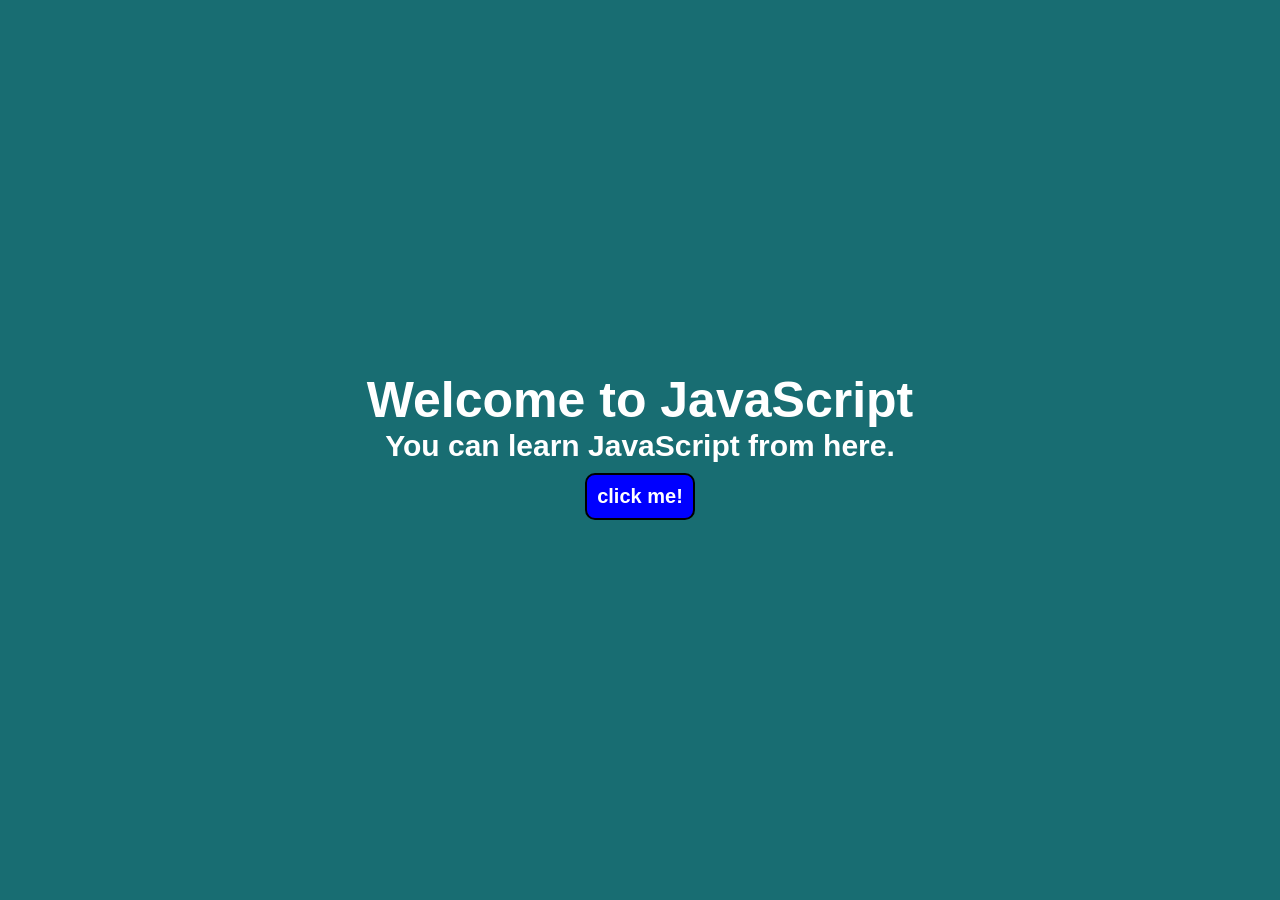
==== index.html @ 85dcc14d "Initial commit" ====
<!DOCTYPE html>
<html lang="en">
<head>
    <meta charset="UTF-8">
    <meta name="viewport" content="width=device-width, initial-scale=1.0">
    <link rel="stylesheet" href="style.css">
    <title>Document</title>
</head>
<body>
    
    <h1>Welcome to JavaScript</h1>
    <p class="first"> You can learn JavaScript from here.</p>
    <button class="btn" onclick="myfunction()">click me!</button>
 
   <script src="app.js"></script>
</body>
</html>
---- style.css ----
*{
    padding: 0;
    margin: 0;
}

body{
    background-color: rgb(24, 109, 114);
    color: white;
    display: flex;
    flex-direction: column;
    justify-content: center;
    align-items: center;
    font-family: sans-serif;
    font-weight: bold;
    height: 100vh;
    width: 100vw;
}

h1{
    display: flex;
    justify-content: center;
    align-items: center;
    font-size: 50px
}
.first{
    display: flex;
    justify-content: center;
    align-items: center;
    font-size: 30px;
    font-weight: bold;
}

button{

    font-size: 20px;
    font-weight: bold;
    background-color: blue;
    color: white;
    border: 2px solid black;
    border-radius: 10px ;
    padding: 10px;
    margin: 10px; 
    cursor:pointer;  
    align-items: center;
    justify-content: center;
    display: flex;
    
}

button:hover{
    background-color: purple;
}
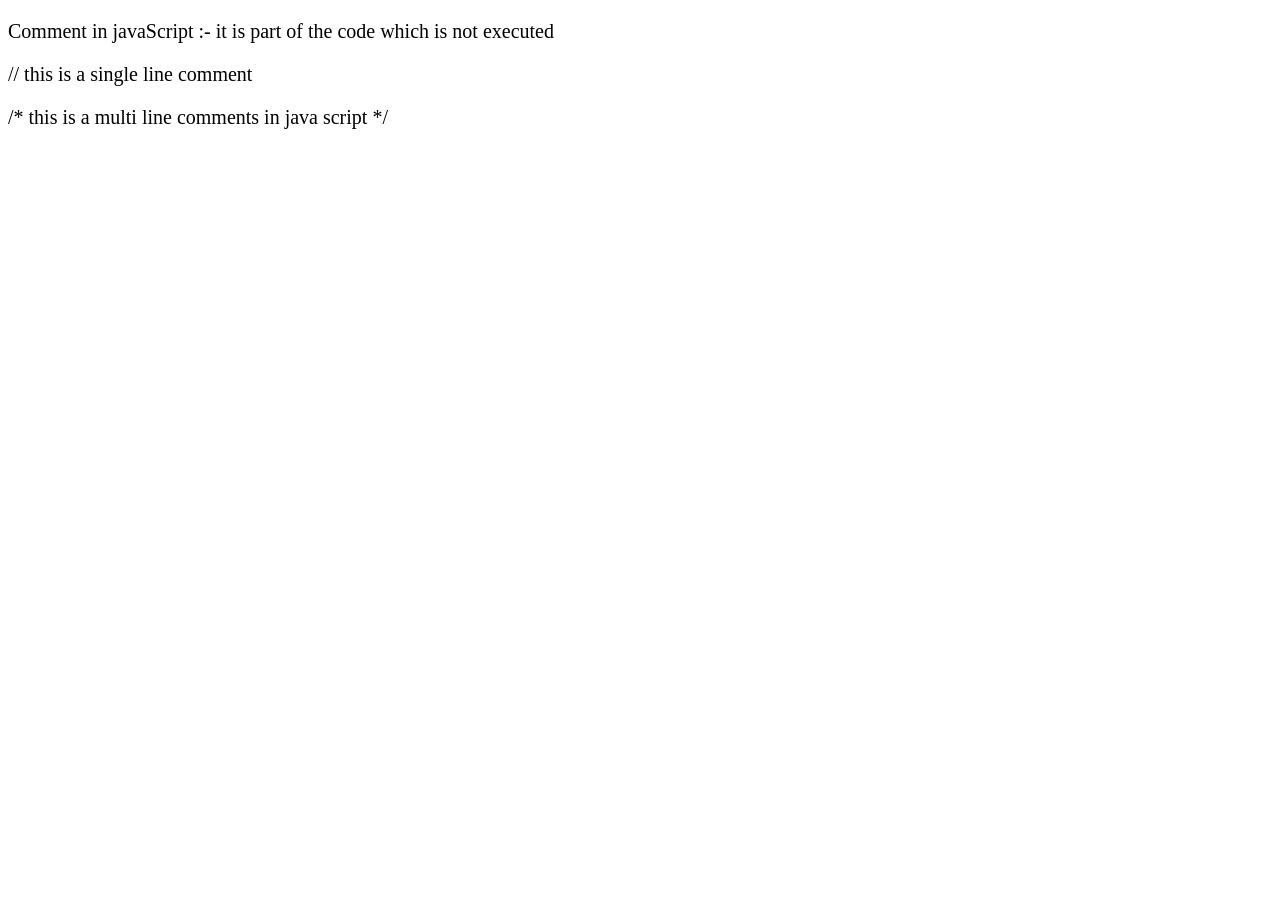
==== commit 8ecfe8ba: "Added JavaScript course code" ====
--- a/index.html
+++ b/index.html
@@ -3,15 +3,16 @@
 <head>
     <meta charset="UTF-8">
     <meta name="viewport" content="width=device-width, initial-scale=1.0">
+    <title>Document</title>
     <link rel="stylesheet" href="style.css">
-    <title>Document</title>
 </head>
 <body>
-    
-    <h1>Welcome to JavaScript</h1>
-    <p class="first"> You can learn JavaScript from here.</p>
-    <button class="btn" onclick="myfunction()">click me!</button>
- 
-   <script src="app.js"></script>
+
+    <p> Comment in javaScript :- it is part of the code which is not executed</p>
+    <p> // this is a single line comment</p>
+    <p>/* this is a multi line comments in java script */
+    </p>
+
+    <script src="script.js"></script>
 </body>
 </html>
--- a/style.css
+++ b/style.css
@@ -1,52 +1,5 @@
-*{
-    padding: 0;
-    margin: 0;
+p{
+    font-size: 20px;
 }
 
-body{
-    background-color: rgb(24, 109, 114);
-    color: white;
-    display: flex;
-    flex-direction: column;
-    justify-content: center;
-    align-items: center;
-    font-family: sans-serif;
-    font-weight: bold;
-    height: 100vh;
-    width: 100vw;
-}
 
-h1{
-    display: flex;
-    justify-content: center;
-    align-items: center;
-    font-size: 50px
-}
-.first{
-    display: flex;
-    justify-content: center;
-    align-items: center;
-    font-size: 30px;
-    font-weight: bold;
-}
-
-button{
-
-    font-size: 20px;
-    font-weight: bold;
-    background-color: blue;
-    color: white;
-    border: 2px solid black;
-    border-radius: 10px ;
-    padding: 10px;
-    margin: 10px; 
-    cursor:pointer;  
-    align-items: center;
-    justify-content: center;
-    display: flex;
-    
-}
-
-button:hover{
-    background-color: purple;
-}
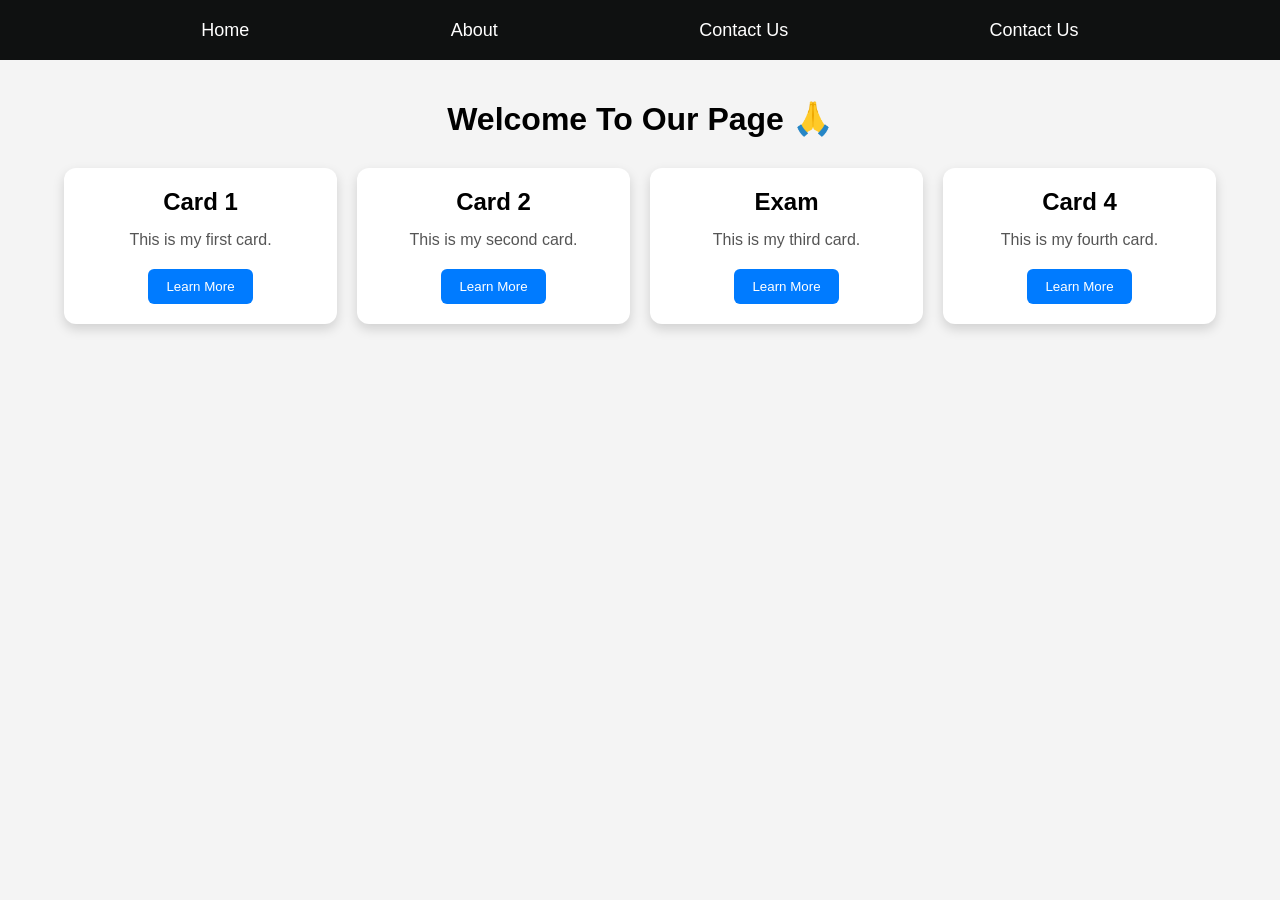
==== commit 600a30ec: "Updates and add cart" ====
--- a/index.html
+++ b/index.html
@@ -8,10 +8,46 @@
 </head>
 <body>
 
-    <p> Comment in javaScript :- it is part of the code which is not executed</p>
-    <p> // this is a single line comment</p>
-    <p>/* this is a multi line comments in java script */
-    </p>
+    <!-- Nav bar  -->
+
+    <nav class="navbar"> 
+        <ul class="list-items">
+            <a href="#"><li>Home</li></a>
+            <a href="#"><li>About </li></a>
+            <a href="#"><li>Contact Us</li></a>
+            <a href="#"><li>Contact Us</li></a>
+        </ul>
+    </nav>
+
+    <main class="container">
+        <h1>Welcome To Our Page 🙏</h1>
+
+        <div class="cards">
+        <div class="card">
+            <h2>Card 1</h2>
+            <p>This is my first card.</p>
+            <button>Learn More</button>
+        </div>
+
+        <div class="card">
+            <h2>Card 2</h2>
+            <p>This is my second card.</p>
+            <button>Learn More</button>
+        </div>
+
+        <div class="card">
+            <h2>Exam</h2>
+            <p>This is my third card.</p>
+            <button>Learn More</button>
+        </div>
+
+        <div class="card">
+            <h2>Card 4</h2>
+            <p>This is my fourth card.</p>
+            <button>Learn More</button>
+        </div>
+    </div>
+    </main>
 
     <script src="script.js"></script>
 </body>
--- a/style.css
+++ b/style.css
@@ -1,5 +1,87 @@
-p{
-    font-size: 20px;
+* {
+    margin: 0;
+    padding: 0;
+    box-sizing: border-box;
 }
 
+.navbar {
+    background-color: #0f1111;
+}
 
+.list-items {
+    display: flex;
+    justify-content: space-evenly;
+    align-items: center;
+    height: 60px;
+    list-style: none; /* Bullets remove */
+}
+
+.list-items a {
+    text-decoration: none; /* Underline remove */
+    color: white;
+    font-size: 18px;
+    font-weight: 500;
+}
+
+.list-items a:hover {
+    color: orange;
+}
+
+body {
+    background: #f4f4f4;
+    font-family: Arial, sans-serif;
+}
+
+.container {
+    width: 90%;
+    margin: 40px auto;
+}
+
+.container h1 {
+    text-align: center;
+    margin-bottom: 30px;
+}
+
+/* Cards Container */
+.cards {
+    display: grid;
+    grid-template-columns: repeat(4, 1fr);
+    gap: 20px;
+}
+
+/* Single Card */
+.card {
+    background: white;
+    padding: 20px;
+    border-radius: 12px;
+    box-shadow: 0 5px 12px rgba(0,0,0,0.15);
+    text-align: center;
+    transition: 0.3s;
+}
+
+.card:hover {
+    transform: translateY(-8px);
+    box-shadow: 0 10px 20px rgba(0,0,0,0.25);
+}
+
+.card h2 {
+    margin-bottom: 15px;
+}
+
+.card p {
+    margin-bottom: 20px;
+    color: #555;
+}
+
+.card button {
+    background: #007bff;
+    color: white;
+    border: none;
+    padding: 10px 18px;
+    border-radius: 6px;
+    cursor: pointer;
+}
+
+.card button:hover {
+    background: #0056b3;
+}
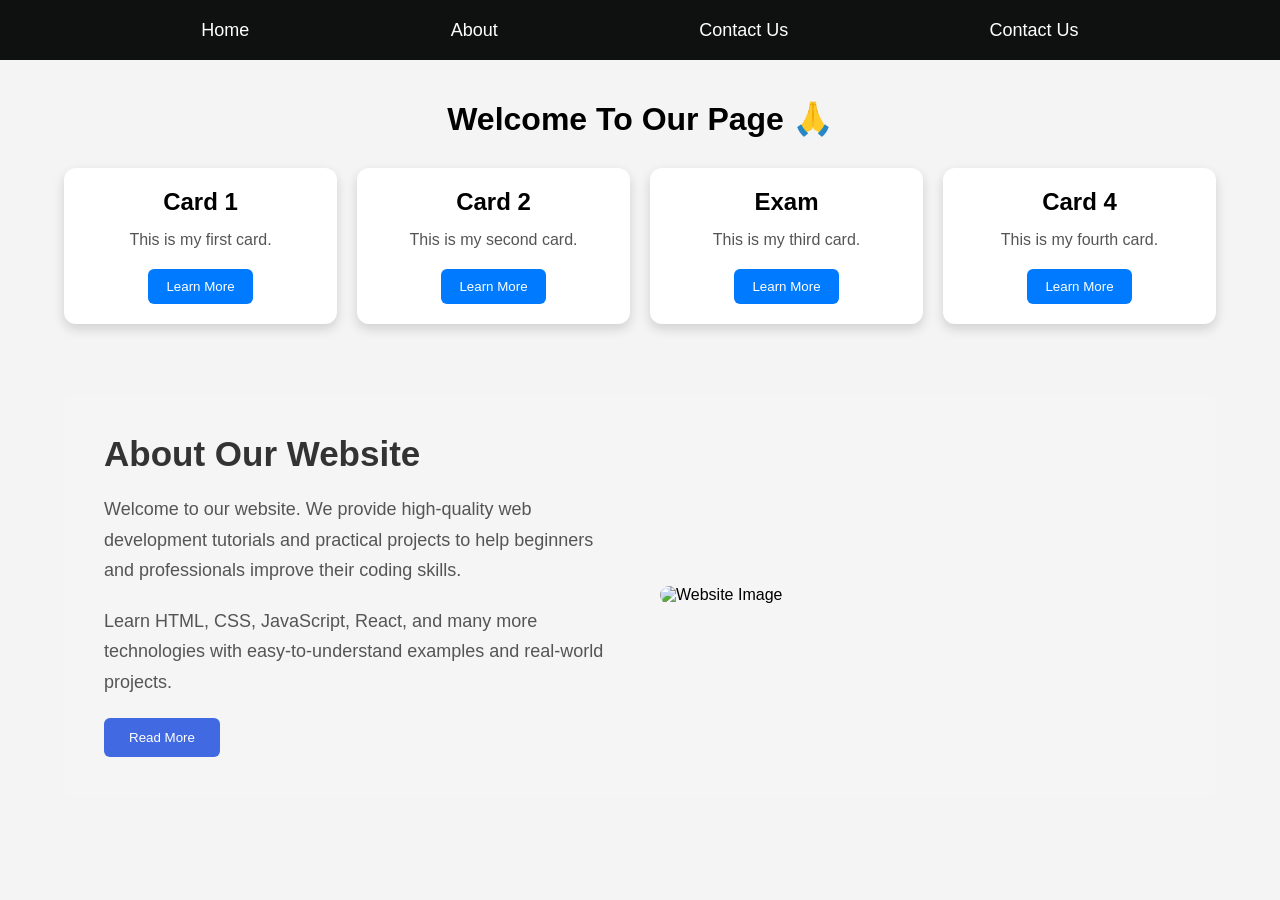
==== commit b65737e3: "Added about section with responsive styling" ====
--- a/index.html
+++ b/index.html
@@ -47,6 +47,29 @@
             <button>Learn More</button>
         </div>
     </div>
+
+    <section class="about-section">
+    <div class="about-content">
+        <h2>About Our Website</h2>
+
+        <p>
+            Welcome to our website. We provide high-quality web development
+            tutorials and practical projects to help beginners and professionals
+            improve their coding skills.
+        </p>
+
+        <p>
+            Learn HTML, CSS, JavaScript, React, and many more technologies with
+            easy-to-understand examples and real-world projects.
+        </p>
+
+        <button>Read More</button>
+    </div>
+
+    <div class="about-image">
+        <img src="https://picsum.photos/450/300" alt="Website Image">
+    </div>
+</section>
     </main>
 
     <script src="script.js"></script>
--- a/style.css
+++ b/style.css
@@ -84,4 +84,55 @@
 
 .card button:hover {
     background: #0056b3;
+}
+
+.about-section{
+    display: flex;
+    justify-content: space-between;
+    align-items: center;
+    margin-top: 70px;
+    padding: 40px;
+    background-color: #f5f5f5;
+    border-radius: 10px;
+    gap: 40px;
+}
+
+.about-content{
+    flex: 1;
+}
+
+.about-content h2{
+    font-size: 35px;
+    margin-bottom: 20px;
+    color: #333;
+}
+
+.about-content p{
+    font-size: 18px;
+    line-height: 1.7;
+    color: #555;
+    margin-bottom: 20px;
+}
+
+.about-content button{
+    padding: 12px 25px;
+    border: none;
+    background-color: royalblue;
+    color: white;
+    border-radius: 6px;
+    cursor: pointer;
+    transition: .3s;
+}
+
+.about-content button:hover{
+    background-color: darkblue;
+}
+
+.about-image{
+    flex: 1;
+}
+
+.about-image img{
+    width: 100%;
+    border-radius: 10px;
 }
